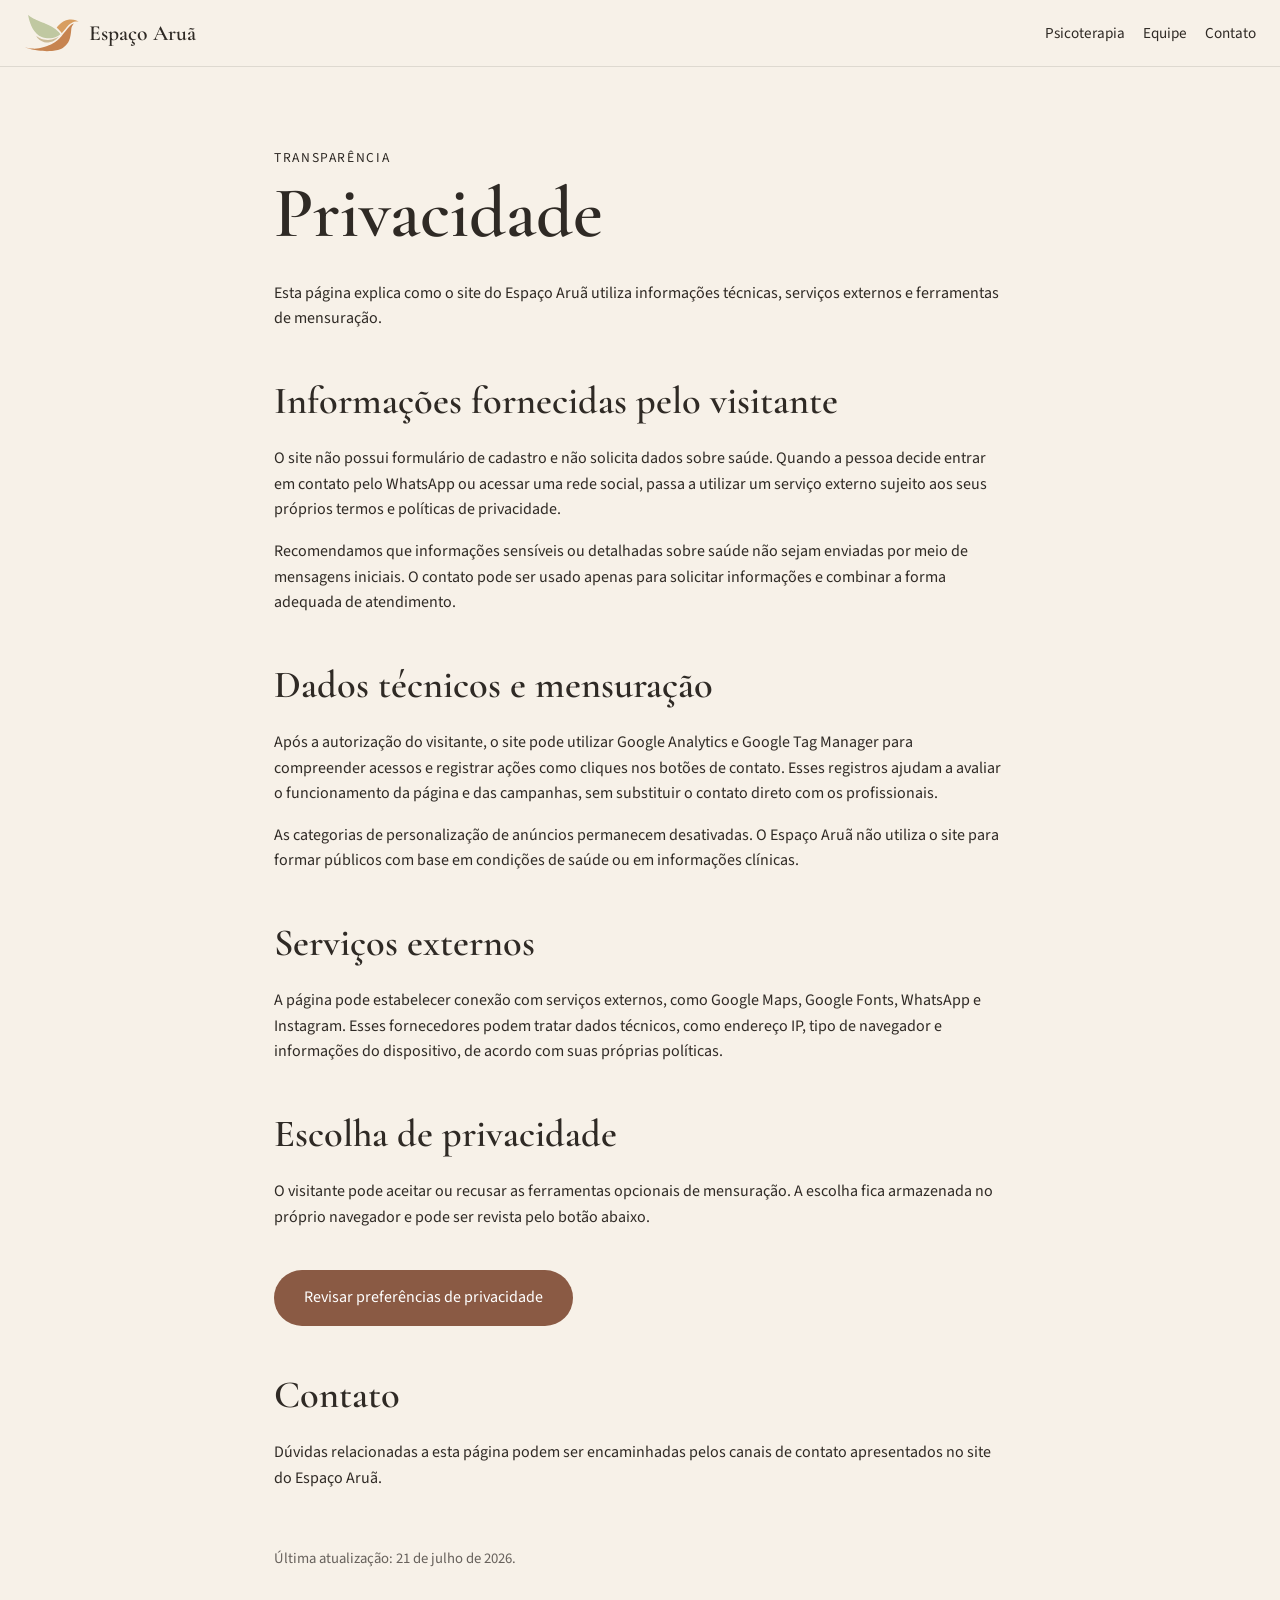
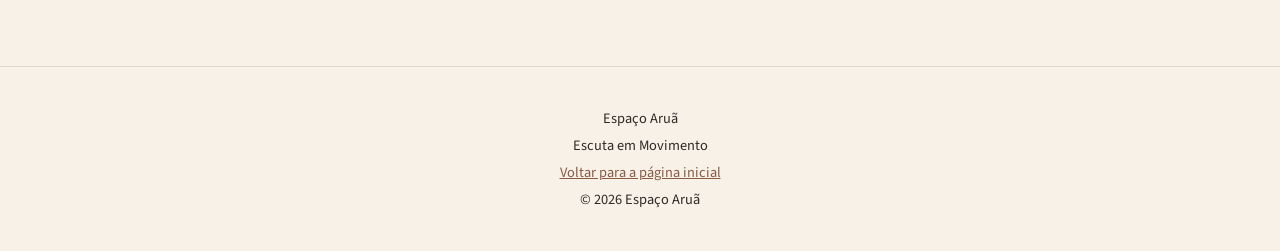
==== privacidade.html @ 7e979a07 "Add privacy notice" ====
<!DOCTYPE html>
<html lang="pt-BR">
<head>
  <meta charset="UTF-8">
  <meta
    name="viewport"
    content="width=device-width, initial-scale=1.0">

  <title>Privacidade | Espaço Aruã</title>

  <meta
    name="description"
    content="Informações sobre privacidade e tecnologias utilizadas no site do Espaço Aruã.">

  <link rel="canonical" href="https://aruaespaco.com.br/privacidade.html">
  <link rel="icon" type="image/svg+xml" href="assets/favicon.svg">
  <link rel="stylesheet" href="style.css">
  <link rel="stylesheet" href="tracking.css">
</head>

<body>
  <a class="skip-link" href="#conteudo">Ir para o conteúdo</a>

  <header class="site-header">
    <a href="index.html#hero" class="logo-link">
      <img
        src="assets/logo.svg"
        alt="Logotipo do Espaço Aruã">
      <span>Espaço Aruã</span>
    </a>

    <nav class="site-nav" aria-label="Navegação principal">
      <a href="index.html#psicoterapia">Psicoterapia</a>
      <a href="index.html#equipe">Equipe</a>
      <a href="index.html#contato">Contato</a>
    </nav>
  </header>

  <main id="conteudo" class="privacy-page">
    <p class="eyebrow">Transparência</p>
    <h1>Privacidade</h1>

    <p>
      Esta página explica como o site do Espaço Aruã utiliza informações
      técnicas, serviços externos e ferramentas de mensuração.
    </p>

    <h2>Informações fornecidas pelo visitante</h2>

    <p>
      O site não possui formulário de cadastro e não solicita dados sobre
      saúde. Quando a pessoa decide entrar em contato pelo WhatsApp ou acessar
      uma rede social, passa a utilizar um serviço externo sujeito aos seus
      próprios termos e políticas de privacidade.
    </p>

    <p>
      Recomendamos que informações sensíveis ou detalhadas sobre saúde não
      sejam enviadas por meio de mensagens iniciais. O contato pode ser usado
      apenas para solicitar informações e combinar a forma adequada de
      atendimento.
    </p>

    <h2>Dados técnicos e mensuração</h2>

    <p>
      Após a autorização do visitante, o site pode utilizar Google Analytics e
      Google Tag Manager para compreender acessos e registrar ações como
      cliques nos botões de contato. Esses registros ajudam a avaliar o
      funcionamento da página e das campanhas, sem substituir o contato direto
      com os profissionais.
    </p>

    <p>
      As categorias de personalização de anúncios permanecem desativadas. O
      Espaço Aruã não utiliza o site para formar públicos com base em condições
      de saúde ou em informações clínicas.
    </p>

    <h2>Serviços externos</h2>

    <p>
      A página pode estabelecer conexão com serviços externos, como Google
      Maps, Google Fonts, WhatsApp e Instagram. Esses fornecedores podem tratar
      dados técnicos, como endereço IP, tipo de navegador e informações do
      dispositivo, de acordo com suas próprias políticas.
    </p>

    <h2>Escolha de privacidade</h2>

    <p>
      O visitante pode aceitar ou recusar as ferramentas opcionais de
      mensuração. A escolha fica armazenada no próprio navegador e pode ser
      revista pelo botão abaixo.
    </p>

    <button
      class="button privacy-settings-button"
      type="button"
      data-privacy-settings>
      Revisar preferências de privacidade
    </button>

    <h2>Contato</h2>

    <p>
      Dúvidas relacionadas a esta página podem ser encaminhadas pelos canais de
      contato apresentados no site do Espaço Aruã.
    </p>

    <p class="privacy-updated">
      Última atualização: 21 de julho de 2026.
    </p>
  </main>

  <footer class="site-footer">
    <p>Espaço Aruã</p>
    <p>Escuta em Movimento</p>
    <p><a href="index.html">Voltar para a página inicial</a></p>
    <p>© 2026 Espaço Aruã</p>
  </footer>

  <script src="tracking-config.js"></script>
  <script src="tracking.js"></script>
</body>
</html>
---- style.css ----
@import url('https://fonts.googleapis.com/css2?family=Cormorant+Garamond:wght@500;600;700&family=Source+Sans+3:wght@400;500;600&display=swap');

:root {
  --cor-fundo: #f7f1e8;
  --cor-texto: #2f2a25;
  --cor-destaque: #8a5a44;
  --cor-branco: #ffffff;
  --largura-conteudo: 1100px;
}

* {
  box-sizing: border-box;
}

html {
  scroll-behavior: smooth;
}

body {
  margin: 0;
  font-family: 'Source Sans 3', Arial, sans-serif;
  background: var(--cor-fundo);
  color: var(--cor-texto);
  line-height: 1.6;
}

img {
  max-width: 100%;
}

h1,
h2,
h3 {
  font-family: 'Cormorant Garamond', serif;
  font-weight: 600;
}

h2 {
  margin: 0 0 24px;
  font-size: clamp(2.3rem, 5vw, 3.5rem);
  line-height: 1.1;
}

address {
  font-style: normal;
}

/* Header */

.site-header {
  position: sticky;
  top: 0;
  z-index: 10;
  display: flex;
  justify-content: space-between;
  align-items: center;
  gap: 24px;
  padding: 14px 24px;
  background: var(--cor-fundo);
  border-bottom: 1px solid rgba(47, 42, 37, 0.12);
}

.logo-link {
  display: flex;
  align-items: center;
  gap: 10px;
  color: var(--cor-texto);
  text-decoration: none;
  font-family: 'Cormorant Garamond', serif;
  font-size: 1.35rem;
  font-weight: 600;
}

.logo-link img {
  width: auto;
  height: 38px;
}

.site-nav {
  display: flex;
  flex-wrap: wrap;
  gap: 18px;
}

.site-nav a {
  color: var(--cor-texto);
  text-decoration: none;
  font-size: 0.95rem;
}

.site-nav a:hover {
  color: var(--cor-destaque);
}

/* Estrutura geral */

.section {
  max-width: var(--largura-conteudo);
  margin: 0 auto;
  padding: 72px 24px;
}

.eyebrow {
  margin: 0;
  font-size: 0.85rem;
  text-transform: uppercase;
  letter-spacing: 0.12em;
}

/* Hero */

.hero {
  min-height: 72vh;
  display: flex;
  align-items: center;
}

.hero-content {
  width: 100%;
  display: flex;
  align-items: center;
  gap: 56px;
}

.hero-text {
  flex: 0 0 48%;
}

.hero h1 {
  margin: 0.25rem 0 1.5rem;
  font-size: clamp(3rem, 6vw, 4.5rem);
  line-height: 1;
}

.hero-text p {
  max-width: 560px;
}

.hero-text .eyebrow {
  margin: 0;
}

.hero-text .eyebrow + h1 + p {
  margin: 0 0 1rem;
  font-size: 1.18rem;
  line-height: 1.7;
  color: rgba(47, 42, 37, 0.92);
}

.hero-text p:last-of-type {
  margin: 0;
  font-size: 1.05rem;
  line-height: 1.7;
  color: rgba(47, 42, 37, 0.76);
}

.hero-image {
  flex: 0 0 52%;
}

.hero-image img {
  width: 100%;
  display: block;
  object-fit: cover;
  aspect-ratio: 4 / 3;
  border-radius: 12px;
}

/* Botões e links */

.button {
  display: inline-flex;
  align-items: center;
  justify-content: center;
  width: auto;
  margin-top: 24px;
  padding: 15px 30px;
  border-radius: 999px;
  background: var(--cor-destaque);
  color: var(--cor-branco);
  text-decoration: none;
  font-weight: 600;
  transition:
    transform 0.2s ease,
    opacity 0.2s ease;
}

.button:hover {
  transform: translateY(-2px);
  opacity: 0.95;
}

.text-link {
  display: inline-flex;
  align-items: center;
  gap: 8px;
  color: var(--cor-destaque);
  text-decoration: none;
  font-weight: 600;
}

.text-link:hover {
  text-decoration: underline;
}

/* Serviços */

.services-list article {
  margin-top: 24px;
  padding: 24px;
  background: rgba(255, 255, 255, 0.45);
  border-radius: 18px;
}

/* Cabeçalhos de seção */

.section-heading {
  max-width: 650px;
  margin: 0 auto 64px;
  text-align: center;
}

.section-heading h2 {
  margin-top: 8px;
}

.section-heading > p:last-child {
  margin-bottom: 0;
  font-size: 1.05rem;
}

/* Equipe */

.team-section {
  padding-top: 88px;
  padding-bottom: 88px;
}

.team-list {
  max-width: 900px;
  margin: 0 auto;
}

.team-member {
  display: flex;
  align-items: flex-start;
  gap: 48px;
  margin: 0;
  padding: 56px 0;
  background: transparent;
}

.team-member + .team-member {
  border-top: 1px solid rgba(47, 42, 37, 0.14);
}

.team-photo {
  flex: 0 0 158px;
  width: 158px;
  height: 158px;
  display: block;
  margin: 0;
  border-radius: 50%;
  object-fit: cover;
  object-position: center 25%;
}

.team-content {
  flex: 1;
  min-width: 0;
  margin: 0;
  text-align: left;
}

.team-content h3 {
  margin: 0;
  font-size: clamp(2rem, 5vw, 2.6rem);
  line-height: 1.1;
}

.team-crp {
  margin: 8px 0 0;
  color: rgba(47, 42, 37, 0.72);
  font-size: 0.92rem;
}

.team-title {
  margin: 18px 0 0;
  font-weight: 600;
}

.team-audience {
  max-width: 470px;
  margin: 6px 0 26px;
  color: rgba(47, 42, 37, 0.82);
}

.team-summary,
.team-more {
  font-size: 1.05rem;
  line-height: 1.75;
}

.team-more[hidden] {
  display: none;
}

.more-link {
  display: flex;
  align-items: center;
  gap: 8px;
  margin: 18px 0 0;
  padding: 0;
  border: 0;
  background: transparent;
  color: var(--cor-destaque);
  font: inherit;
  font-weight: 600;
  cursor: pointer;
}

.more-link:hover {
  text-decoration: underline;
}

.more-arrow {
  transition: transform 0.2s ease;
}

.more-link[aria-expanded="true"] .more-arrow {
  transform: rotate(180deg);
}

.team-button {
  margin-top: 26px;
}

/* Onde estamos e contato */

.contact-section {
  padding-top: 88px;
  padding-bottom: 88px;
}

.contact-heading {
  margin-bottom: 56px;
}

.contact-layout {
  display: grid;
  grid-template-columns: minmax(0, 0.9fr) minmax(0, 1.1fr);
  gap: 64px;
  align-items: start;
}

.contact-information {
  display: flex;
  flex-direction: column;
  gap: 34px;
}

.contact-group {
  padding-bottom: 30px;
  border-bottom: 1px solid rgba(47, 42, 37, 0.12);
}

.contact-group:last-child {
  padding-bottom: 0;
  border-bottom: 0;
}

.contact-group h3,
.partner-space h3 {
  margin: 0 0 10px;
  font-size: 1.65rem;
  line-height: 1.2;
}

.contact-group p {
  margin: 0;
}

.contact-group .button {
  margin-top: 20px;
}

.contact-group address {
  color: rgba(47, 42, 37, 0.88);
}

.practical-information {
  margin-top: 8px !important;
  color: rgba(47, 42, 37, 0.78);
}

.waiting-room-photo {
  width: 100%;
  display: block;
  aspect-ratio: 4 / 3;
  object-fit: cover;
  border-radius: 12px;
}

.partner-space-text {
  padding-top: 24px;
}

.partner-space-text p {
  margin: 0 0 18px;
  font-size: 1.04rem;
  line-height: 1.75;
}

.map-container {
  margin-top: 64px;
}

.map-container iframe {
    width: 100%;
    height: 380px;
    border: 0;
    border-radius: 12px;
    display: block;
}

@media (max-width: 768px) {
    .map-container iframe {
        height: 300px;
    }
}

/* Rodapé */

.site-footer {
  padding: 36px 24px;
  border-top: 1px solid rgba(47, 42, 37, 0.12);
  text-align: center;
  font-size: 0.9rem;
}

.site-footer p {
  margin: 4px 0;
}

/* Responsividade */

@media (max-width: 768px) {
  .site-header {
    flex-direction: column;
    align-items: flex-start;
  }

  .site-nav {
    gap: 12px;
  }

  .section {
    padding: 56px 20px;
  }

  .hero {
    min-height: auto;
  }

  .hero-content {
    flex-direction: column;
    gap: 32px;
  }

  .hero-text,
  .hero-image {
    flex: none;
    width: 100%;
  }

  .hero h1 {
    font-size: clamp(2.7rem, 15vw, 4rem);
  }

  .team-section,
  .contact-section {
    padding-top: 64px;
    padding-bottom: 64px;
  }

  .section-heading {
    margin-bottom: 32px;
  }

  .team-member {
    flex-direction: column;
    align-items: center;
    gap: 0;
    padding: 44px 0;
  }

  .team-photo {
    flex: none;
    width: 126px;
    height: 126px;
    margin: 0 auto 26px;
  }

  .team-content {
    width: 100%;
  }

  .team-content h3 {
    font-size: 2.2rem;
  }

  .team-content h3,
  .team-crp,
  .team-title,
  .team-audience {
    text-align: center;
  }

  .team-audience {
    margin: 6px auto 26px;
  }

  .team-button {
    width: 100%;
  }

  .contact-layout {
    grid-template-columns: 1fr;
    gap: 48px;
  }

  .contact-information {
    gap: 28px;
  }

  .waiting-room-photo {
    aspect-ratio: 4 / 3;
  }

  .map-container {
    margin-top: 48px;
  }

  .map-placeholder {
    min-height: 280px;
  }
}
/* Galeria do espaço parceiro */

.partner-space-gallery {
  position: relative;
  width: 100%;
  overflow: hidden;
  border-radius: 12px;
}

.gallery-slides {
  position: relative;
  width: 100%;
  aspect-ratio: 4 / 3;
  background: rgba(255, 255, 255, 0.35);
}

.gallery-image {
  position: absolute;
  inset: 0;
  width: 100%;
  height: 100%;
  display: none;
  object-fit: cover;
}

.gallery-image.is-active {
  display: block;
}

.gallery-button {
  position: absolute;
  top: 50%;
  z-index: 2;
  width: 42px;
  height: 42px;
  display: grid;
  place-items: center;
  padding: 0;
  border: 0;
  border-radius: 50%;
  background: rgba(247, 241, 232, 0.88);
  color: var(--cor-texto);
  font: inherit;
  font-size: 2rem;
  line-height: 1;
  cursor: pointer;
  transform: translateY(-50%);
}

.gallery-button:hover {
  background: var(--cor-fundo);
}

.gallery-prev {
  left: 14px;
}

.gallery-next {
  right: 14px;
}

.gallery-dots {
  position: absolute;
  right: 0;
  bottom: 14px;
  left: 0;
  z-index: 2;
  display: flex;
  justify-content: center;
  gap: 8px;
}

.gallery-dot {
  width: 9px;
  height: 9px;
  padding: 0;
  border: 0;
  border-radius: 50%;
  background: rgba(247, 241, 232, 0.65);
  cursor: pointer;
}

.gallery-dot.is-active {
  background: var(--cor-destaque);
}

@media (max-width: 768px) {
  .gallery-button {
    width: 38px;
    height: 38px;
    font-size: 1.7rem;
  }
}
---- tracking.css ----
/* Acessibilidade, privacidade e mensuração */

section[id] {
  scroll-margin-top: 110px;
}

.skip-link {
  position: fixed;
  top: 12px;
  left: 12px;
  z-index: 100;
  padding: 10px 14px;
  border-radius: 8px;
  background: var(--cor-texto);
  color: var(--cor-branco);
  text-decoration: none;
  transform: translateY(-160%);
  transition: transform 0.2s ease;
}

.skip-link:focus {
  transform: translateY(0);
}

a:focus-visible,
button:focus-visible {
  outline: 3px solid var(--cor-texto);
  outline-offset: 4px;
}

.site-footer a,
.footer-button {
  color: var(--cor-destaque);
}

.footer-button {
  padding: 0;
  border: 0;
  background: transparent;
  font: inherit;
  text-decoration: underline;
  cursor: pointer;
}

.cookie-banner[hidden] {
  display: none;
}

.cookie-banner {
  position: fixed;
  right: 20px;
  bottom: 20px;
  left: 20px;
  z-index: 50;
  max-width: 760px;
  margin: 0 auto;
  padding: 20px;
  border: 1px solid rgba(47, 42, 37, 0.16);
  border-radius: 16px;
  background: var(--cor-branco);
  box-shadow: 0 16px 50px rgba(47, 42, 37, 0.2);
}

.cookie-banner-content {
  display: flex;
  align-items: center;
  justify-content: space-between;
  gap: 24px;
}

.cookie-banner p {
  margin: 0;
}

.cookie-banner a {
  color: var(--cor-destaque);
}

.cookie-banner-actions {
  display: flex;
  flex: 0 0 auto;
  gap: 10px;
}

.cookie-button {
  min-height: 44px;
  padding: 10px 16px;
  border-radius: 999px;
  font: inherit;
  font-weight: 600;
  cursor: pointer;
}

.cookie-button-primary {
  border: 1px solid var(--cor-destaque);
  background: var(--cor-destaque);
  color: var(--cor-branco);
}

.cookie-button-secondary {
  border: 1px solid rgba(47, 42, 37, 0.28);
  background: transparent;
  color: var(--cor-texto);
}

.privacy-page {
  max-width: 780px;
  min-height: 70vh;
  margin: 0 auto;
  padding: 80px 24px;
}

.privacy-page h1 {
  margin: 8px 0 32px;
  font-size: clamp(3rem, 7vw, 4.5rem);
  line-height: 1;
}

.privacy-page h2 {
  margin-top: 48px;
  font-size: clamp(1.8rem, 4vw, 2.4rem);
}

.privacy-settings-button {
  border: 0;
  font: inherit;
  cursor: pointer;
}

.privacy-updated {
  margin-top: 56px;
  color: rgba(47, 42, 37, 0.72);
  font-size: 0.92rem;
}

@media (max-width: 768px) {
  section[id] {
    scroll-margin-top: 155px;
  }

  .cookie-banner-content,
  .cookie-banner-actions {
    flex-direction: column;
    align-items: stretch;
  }

  .cookie-banner-actions {
    width: 100%;
  }

  .cookie-button {
    width: 100%;
  }

  .privacy-page {
    padding: 56px 20px;
  }
}
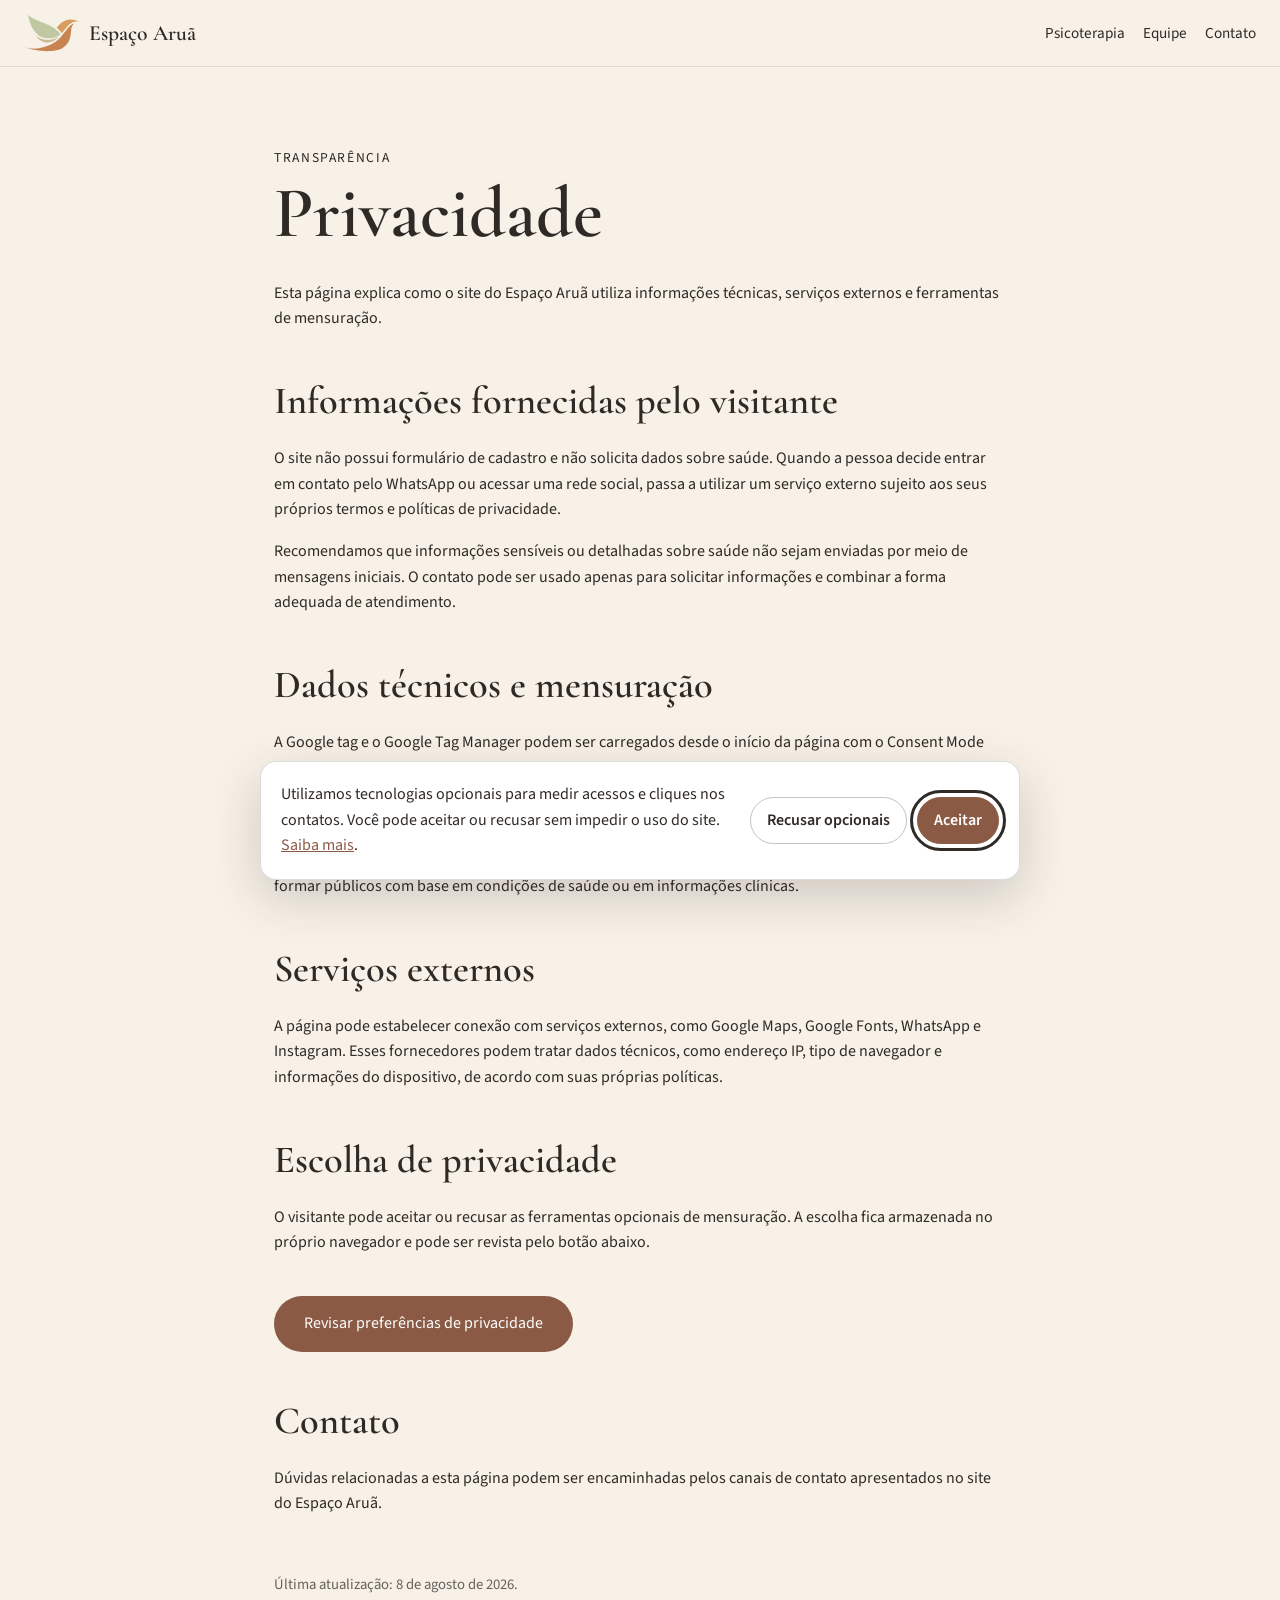
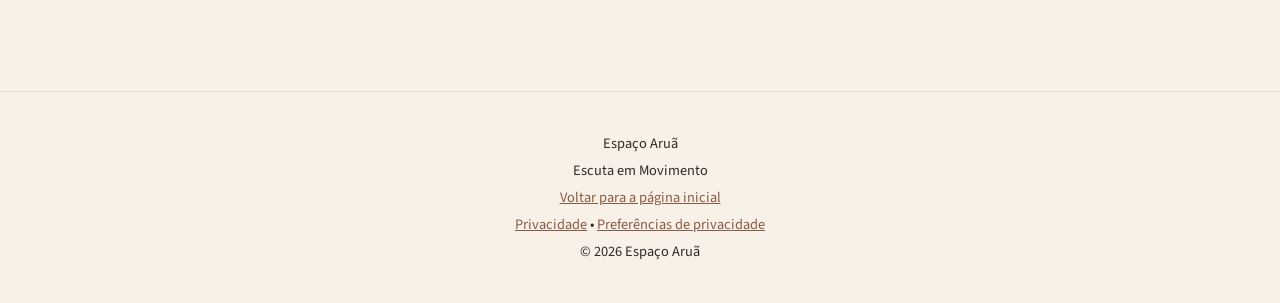
==== commit c80a30a5: "fix: alinhar página de privacidade ao Consent Mode" ====
--- a/privacidade.html
+++ b/privacidade.html
@@ -11,6 +11,72 @@
   <meta
     name="description"
     content="Informações sobre privacidade e tecnologias utilizadas no site do Espaço Aruã.">
+
+  <script src="tracking-config.js"></script>
+  <script>
+    (() => {
+      const config = window.ARUA_TRACKING_CONFIG || {};
+
+      window.dataLayer = window.dataLayer || [];
+      window.gtag = window.gtag || function gtag() {
+        window.dataLayer.push(arguments);
+      };
+
+      window.gtag('consent', 'default', {
+        analytics_storage: 'denied',
+        ad_storage: 'denied',
+        ad_user_data: 'denied',
+        ad_personalization: 'denied',
+        wait_for_update: 500
+      });
+      window.__ARUA_CONSENT_DEFAULT_SET__ = true;
+
+      function loadGoogleScript(src, marker) {
+        if (document.querySelector(`script[data-arua-source="${marker}"]`)) {
+          return;
+        }
+
+        const script = document.createElement('script');
+        script.async = true;
+        script.src = src;
+        script.dataset.aruaSource = marker;
+        document.head.appendChild(script);
+      }
+
+      if (config.ga4MeasurementId) {
+        loadGoogleScript(
+          `https://www.googletagmanager.com/gtag/js?id=${encodeURIComponent(
+            config.ga4MeasurementId
+          )}`,
+          'google-tag'
+        );
+        window.gtag('js', new Date());
+        window.gtag('config', config.ga4MeasurementId, {
+          allow_google_signals: false,
+          allow_ad_personalization_signals: false
+        });
+      }
+
+      if (config.googleAdsId && config.googleAdsId !== config.ga4MeasurementId) {
+        window.gtag('config', config.googleAdsId, {
+          allow_ad_personalization_signals: false
+        });
+      }
+
+      if (config.gtmContainerId) {
+        window.dataLayer.push({
+          'gtm.start': new Date().getTime(),
+          event: 'gtm.js'
+        });
+        loadGoogleScript(
+          `https://www.googletagmanager.com/gtm.js?id=${encodeURIComponent(
+            config.gtmContainerId
+          )}`,
+          'google-tag-manager'
+        );
+      }
+    })();
+  </script>
 
   <link rel="canonical" href="https://aruaespaco.com.br/privacidade.html">
   <link rel="icon" type="image/svg+xml" href="assets/favicon.svg">
@@ -64,11 +130,11 @@
     <h2>Dados técnicos e mensuração</h2>
 
     <p>
-      Após a autorização do visitante, o site pode utilizar Google Analytics e
-      Google Tag Manager para compreender acessos e registrar ações como
-      cliques nos botões de contato. Esses registros ajudam a avaliar o
-      funcionamento da página e das campanhas, sem substituir o contato direto
-      com os profissionais.
+      A Google tag e o Google Tag Manager podem ser carregados desde o início
+      da página com o Consent Mode configurado para negar, por padrão, o
+      armazenamento de dados de analytics e publicidade. A autorização do
+      visitante atualiza essa escolha e permite a mensuração opcional de
+      acessos e ações como cliques nos botões de contato.
     </p>
 
     <p>
@@ -109,7 +175,7 @@
     </p>
 
     <p class="privacy-updated">
-      Última atualização: 21 de julho de 2026.
+      Última atualização: 8 de agosto de 2026.
     </p>
   </main>
 
@@ -120,7 +186,6 @@
     <p>© 2026 Espaço Aruã</p>
   </footer>
 
-  <script src="tracking-config.js"></script>
   <script src="tracking.js"></script>
 </body>
-</html>
+</html>
